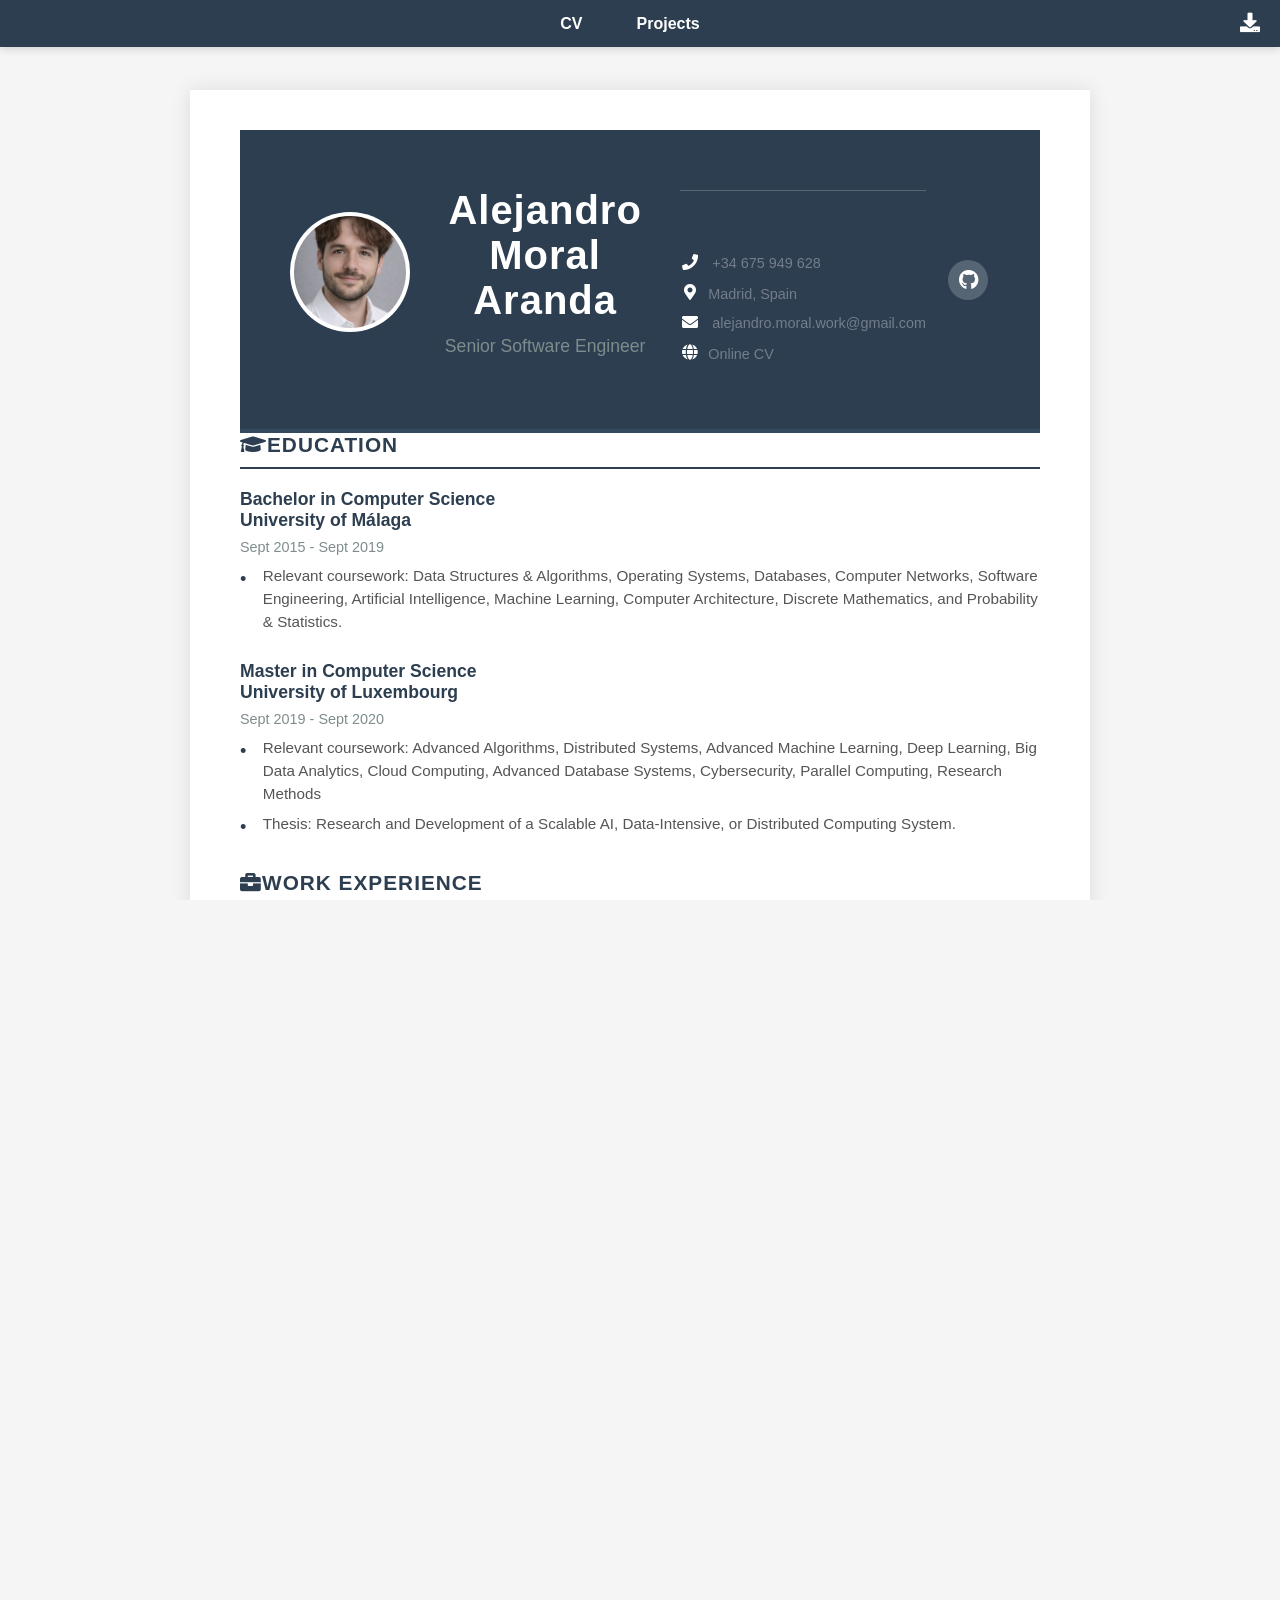
==== developer/index.html @ 770c9c08 "first commit" ====
﻿<!DOCTYPE html>

<html lang="en">
<head>
<meta charset="utf-8"/>
<title>Alejandro Moral Aranda </title>
<!-- ...existing code... -->
<meta content="width=1200, initial-scale=0.4, maximum-scale=1.0, user-scalable=yes" name="viewport"/>
<link crossorigin="anonymous" href="https://use.fontawesome.com/releases/v5.1.0/css/all.css" integrity="sha384-lKuwvrZot6UHsBSfcMvOkWwlCMgc0TaWr+30HWe3a4ltaBwTZhyTEggF5tJv8tbt" rel="stylesheet"/><link href="https://cdnjs.cloudflare.com/ajax/libs/normalize/5.0.0/normalize.min.css" rel="stylesheet"/>
<!-- Feather Icons -->
<link rel="stylesheet" href="https://cdn.jsdelivr.net/npm/feather-icons/dist/feather.min.css">
<!-- Bootstrap Icons -->
<link rel="stylesheet" href="https://cdn.jsdelivr.net/npm/bootstrap-icons@1.11.0/font/bootstrap-icons.css">
<!-- Heroicons SVG -->
<link rel="stylesheet" href="https://cdn.jsdelivr.net/npm/heroicons@2.0.18/outline/index.css">
<link href="../assets/css/general.css" rel="stylesheet"/>
<link href="../assets/css/t.css" rel="stylesheet"/>
<!-- Firebase App (core SDK) -->
<script src="https://www.gstatic.com/firebasejs/9.23.0/firebase-app-compat.js"></script>
<!-- Firebase Firestore -->
<script src="https://www.gstatic.com/firebasejs/9.23.0/firebase-firestore-compat.js"></script>

<script src="https://cdnjs.cloudflare.com/ajax/libs/particlesjs/2.2.3/particles.min.js"></script><link href="https://cdnjs.cloudflare.com/ajax/libs/normalize/5.0.0/normalize.min.css" rel="stylesheet"/>
<script crossorigin="anonymous" src="https://kit.fontawesome.com/a076d05399.js"></script>
<script>
// Auto-load specific version on page load
(function() {
  const targetVersion = 'reporting-analyst';
  
  window.addEventListener('DOMContentLoaded', function() {
    if (window.CVVersionController) {
      if (window.CVVersionController.setVersion) {
        window.CVVersionController.setVersion(targetVersion);
      }
    }
    
    setTimeout(function() {
      if (window.cvController && window.cvController.switchVersion) {
        window.cvController.switchVersion(targetVersion);
      }
    }, 200);
  });
})();
</script>
</head>
<body>
  <!-- Preloader overlay -->
  <div id="preloader-overlay">
    <div class="preloader-spinner"></div>
  </div>
<nav class="navbar">
<ul class="nav-list">
<li class="nav-item" id="nav-cv"><a href="#cv">CV</a></li>
<li class="nav-item" id="nav-projects"><a href="#projects">Projects</a></li>
</ul>
<!-- Download button -->
<a class="download-btn" download="" href="alejandro_moral_aranda_resume.pdf" title="Download">
<i class="fas fa-download"></i>
</a>
</nav>
<div class="vertical-centered-box" id="particles-background"></div>
<div class="vertical-centered-box" id="particles-foreground"></div>
<div class="resume">

<div class="func">

<div class="base">

  <div class="default">
 <div class="profile">

        <div class="photo">
            <!-- Using a placeholder image for demo purposes -->
            <img alt="Alejandro Moral" src="../assets/images/yo.png"/>
        </div>

        <div class="info">
            <h1 class="name">Alejandro Moral</h1>
            <!-- Added a subtitle for context -->
            <p class="job" style="margin-top: 0.5rem; font-size: 1.1rem; color: #7f8c8d;">Finance and Programming</p>
        </div>

        <div class="contact">
            <h3>Contact</h3>
            <div class="call">
                <a href="tel:+34 675949628">
                    <i class="fas fa-phone"></i>
                    <span>+34 675 949 628</span>
                </a>
            </div>
            <div class="address">
                <i class="fas fa-map-marker-alt"></i> <!-- Updated icon class -->
                <span>Madrid, Spain</span>
            </div>
            <div class="email">
                <a href="mailto:alejandro.moral.work@gmail.com">
                    <i class="fas fa-envelope"></i>
                    <span>alejandro.moral.work@gmail.com</span>
                </a>
            </div>
            <div class="website-link">
                <a id="portfolio-link" href="#" target="_blank">
                    <i class="fas fa-globe"></i>
                    <span class="website-text">Portfolio Website</span>
                </a>
            </div>
            <script>
                (function() {
                    // Extract the folder name from the current path
                    const pathParts = window.location.pathname.split('/').filter(p => p && p !== 'index.html');
                    const folderName = pathParts[pathParts.length - 1];
                    
                    // Construct the portfolio URL
                    const portfolioUrl = `https://alejandromwork.github.io/cv/${folderName}/`;
                    
                    // Set the link href
                    document.getElementById('portfolio-link').href = portfolioUrl;
                })();
            </script>
        </div>

        <div class="follow">
          <!-- 1. Font Awesome SVG (js rendered) -->
          <a href="https://www.github.com/alejandromwork" target="_blank" class="github-social" title="Font Awesome">
            <i class="fab fa-github github-social-icon"></i>
          </a>
          
          <!-- 2. Feather Icons -->
          <!-- <a href="https://www.github.com/alejandromwork" target="_blank" class="github-social" title="Feather">
            <svg class="github-social-icon" xmlns="http://www.w3.org/2000/svg" width="24" height="24" viewBox="0 0 24 24" fill="none" stroke="currentColor" stroke-width="2" stroke-linecap="round" stroke-linejoin="round"><path d="M9 19c-5 1.5-5-2.5-7-3m14 6v-3.87a3.375 3.375 0 0 0-.975-2.438A3.375 3.375 0 0 0 16.037 9c1.582 0 3.087.712 4.287 1.875A5.003 5.003 0 0 1 22 14.5V22M9 19c5 1.5 5-2.5 7-3"></path></svg>
          </a> -->
          
          <!-- 3. Bootstrap Icons -->
          <!-- <a href="https://www.github.com/alejandromwork" target="_blank" class="github-social" title="Bootstrap">
            <i class="bi bi-github github-social-icon"></i>
          </a> -->
          
          <!-- 4. Simple Icons SVG -->
          <!-- <a href="https://www.github.com/alejandromwork" target="_blank" class="github-social" title="Simple Icons">
            <svg class="github-social-icon" role="img" viewBox="0 0 24 24" xmlns="http://www.w3.org/2000/svg"><path fill="currentColor" d="M12 0c-6.626 0-12 5.373-12 12 0 5.302 3.438 9.8 8.207 11.387.599.111.793-.261.793-.577v-2.234c-3.338.726-4.033-1.416-4.033-1.416-.546-1.387-1.333-1.756-1.333-1.756-1.089-.745.083-.729.083-.729 1.205.084 1.839 1.237 1.839 1.237 1.07 1.834 2.807 1.304 3.492.997.107-.775.418-1.305.762-1.604-2.665-.305-5.467-1.334-5.467-5.931 0-1.311.469-2.381 1.236-3.221-.124-.303-.535-1.524.117-3.176 0 0 1.008-.322 3.301 1.23.957-.266 1.983-.399 3.003-.404 1.02.005 2.047.138 3.006.404 2.291-1.552 3.297-1.23 3.297-1.23.653 1.653.242 2.874.118 3.176.77.84 1.235 1.911 1.235 3.221 0 4.609-2.807 5.624-5.479 5.921.43.372.823 1.102.823 2.222v 3.293c0 .319.192.694.801.576 4.765-1.589 8.199-6.086 8.199-11.386 0-6.627-5.373-12-12-12z"/></svg>
          </a> -->
        </div>

    </div>
    </div>



<div class="edu">
<h3><i class="fa fa-graduation-cap"></i>Education</h3>
<ul></ul>
</div>
<div class="work">
<h3><i class="fa fa-briefcase"></i>Work Experience</h3>
<ul></ul>
</div>
<div class="default">

  
<h3><i class="fas fa-code"></i>Skills</h3>
<!-- Compact grid of skills: name, tags, years (estimated), small meter and percent -->
<div aria-label="Skills" class="skills-grid"></div>
<!-- <small class="skills-note">Tip: hover a skill to highlight. Years shown are estimates - edit the text attributes to match your exact experience.</small> -->
</div>
<script>
    // Animate compact skill meters from data-percent attributes
    document.addEventListener('DOMContentLoaded', function(){
      document.querySelectorAll('.skills-grid .skill').forEach(function(el, i){
        var p = el.getAttribute('data-percent') || '0';
        var fill = el.querySelector('.skill-fill');
        var pct = Math.max(0, Math.min(100, parseInt(p,10)||0));
        setTimeout(function(){ fill.style.width = pct + '%'; }, 100 + (i*80));
        var percentLabel = el.querySelector('.skill-percent');
        if(percentLabel) percentLabel.textContent = pct + '%';
        var yrs = el.getAttribute('data-years');
        if(yrs){
          var yspan = el.querySelector('.skill-years');
          if(yspan) yspan.textContent = yrs + ' yrs';
        }
      });
    });
    </script>
<script>
    // Calculate durations for all <small> date ranges and append a computed duration.
    (function(){
      function parseToken(tok){
        if(!tok) return null;
        tok = tok.replace(/\u00A0/g,' ').trim(); // normalize nbsp
        // treat "present" and "current" as now
        if(/(?:present|current)/i.test(tok)) return new Date();
        // Year only
        var yOnly = tok.match(/^(\d{4})$/);
        if(yOnly) return new Date(parseInt(yOnly[1],10),0,1);
        // Normalize dots and commas
        tok = tok.replace(/\./g,'').replace(/,/g,'').trim();
        var parts = tok.split(/\s+/);
        var months = {
          january:0, jan:0, february:1, feb:1, march:2, mar:2, april:3, apr:3, may:4,
          june:5, jun:5, july:6, jul:6, august:7, aug:7, september:8, sept:8, sep:8,
          october:9, oct:9, november:10, nov:10, december:11, dec:11
        };
        // if starts with month name (full or short)
        var m = parts[0].toLowerCase();
        if(months.hasOwnProperty(m) && parts.length>=2){
          var year = parseInt(parts[1],10);
          if(!isNaN(year)) return new Date(year, months[m], 1);
        }
        // try parse with Date (fallback)
        var d = Date.parse(tok);
        if(!isNaN(d)) return new Date(d);
        return null;
      }

      function formatDuration(start,end){
        if(!start || !end) return null;
        // normalize to start of month
        var s = new Date(start.getFullYear(), start.getMonth(), 1);
        var e = new Date(end.getFullYear(), end.getMonth(), 1);
        var months = (e.getFullYear()-s.getFullYear())*12 + (e.getMonth()-s.getMonth());
        if(months < 0) months = 0;
        var years = Math.floor(months/12);
        var rem = months % 12;
        if(years > 0 && rem === 0) return years + (years===1? ' Year':' Years');
        if(years > 0) return years + (years===1? ' Year ':' Years ') + rem + (rem===1? ' Month':' Months');
        return rem + (rem===1? ' Month':' Months');
      }

      document.addEventListener('DOMContentLoaded', function(){
        document.querySelectorAll('small').forEach(function(el){
          var raw = el.textContent.trim();
          if(!raw) return;
          // ignore smalls that don't look like ranges
          if(!/\d{4}|present/i.test(raw) || raw.indexOf('-')===-1) return;
          // remove existing parenthetical duration
          var cleaned = raw.replace(/\(([^)]*)\)\s*$/,'').trim();
          var parts = cleaned.split('-');
          if(parts.length < 1) return;
          var startTok = parts[0].trim();
          var endTok = (parts[1]||'').trim() || 'Present';
          var startDate = parseToken(startTok);
          var endDate = parseToken(endTok);
          var dur = formatDuration(startDate,endDate);
          if(dur){
            el.textContent = cleaned + ' (' + dur + ')';
          }
        });
      });
    })();
    </script>
    <div class="default">
      <h3><i class="fas fa-star"></i>Interests</h3>
      <div class="interests-items">
        <div class="interest"><i class="fas fa-chess"></i><span>Chess</span></div>
        <div class="interest"><i class="fas fa-calculator"></i><span>Maths</span></div>
        <div class="interest"><i class="fas fa-film"></i><span>Anime</span></div>
        <div class="interest"><i class="fas fa-code"></i><span>Coding</span></div>
        <div class="interest"><i class="fas fa-futbol"></i><span>Football</span></div>
    </div>
    </div>


    <div class="default">
        <h3><i class="fas fa-star"></i>Languages</h3>
      <div class="interests-items">
        <div class="language"><img src="../assets/images/spain.png" alt="Spanish Flag" class="flag"><span>Spanish (Native)</span></div>
        <div class="language"><img src="../assets/images/uk.png" alt="English Flag" class="flag"><span>English (Fluent)</span></div>
        <div class="language"><img src="../assets/images/france.png" alt="French Flag" class="flag"><span>French (Medium)</span></div>
        <div class="language"><img src="../assets/images/japan.png" alt="Japanese Flag" class="flag"><span>Japanese (Basic)</span></div>
        <div class="language"><img src="../assets/images/china.png" alt="Chinese Flag" class="flag"><span>Chinese (Basic)</span></div>
    </div>

</div>
<!-- partial -->
<!-- html2pdf library for PDF generation -->
<script src="https://cdnjs.cloudflare.com/ajax/libs/html2pdf.js/0.10.1/html2pdf.bundle.min.js"></script>
<!-- pdf-lib for merging PDFs -->
<script src="https://cdn.jsdelivr.net/npm/pdf-lib@1.17.1/dist/pdf-lib.min.js"></script>
<!-- CV Version Controller - Load First -->
<script src="../assets/js/cv-version-controller.js"></script>
<!-- Custom PDF generator -->
<script src="../assets/js/pdf-generator.js"></script>
<script src="https://cdnjs.cloudflare.com/ajax/libs/jquery/2.2.4/jquery.min.js"></script><script src="../assets/js/script.js"></script>
<script src="https://cdnjs.cloudflare.com/ajax/libs/jquery/3.6.0/jquery.min.js"></script><script src="../assets/js/bd.js"></script>
<script src="https://cdnjs.cloudflare.com/ajax/libs/jquery/2.2.4/jquery.min.js"></script><script src="../assets/js/utils.js"></script>



  </div>

</div><div class="projects" id="projects-content">

      
<h2 class="projects-title" data-value="PROJECTS">PROJECTS</h2>
<!-- Project Grid -->
<ul class="project-list"></ul>
</div>


</html>
---- assets/css/general.css ----
:root {
  --black: #000000;
  --white: #ffffff;
  --dark-green: #222831;
  --medium-green: #393E46;
  --light-green: #747D8C;
  --bright-green: #95B9C7;
  --darker-black: #111111;
  --lighter-black: #333333;
  --darker-green: #1A1C20;
  --lighter-green: #464B53;
  --brighter-green: #464B53; /* Matches --lighter-green, can consider using one or better naming */
  --pure-white: #ffffff;
  --off-white-1: #f8f8f8;
  --off-white-2: #f2f2f2;
  --off-white-3: #e6e6e6;
  --off-white-4: #d9d9d9;
  --off-white-5: #cccccc;
  --bg: #f8f9fa;
  --panel: #ffffff;
  --text: #464B53;
  --muted: #464B53;
  --accent: #464B53;
  --border: #eef1f3;
  --radius: 6px;
  --shadow: 0 6px 16px rgba(8,12,18,0.04);
}

/* Remove duplicate outline set above, keep once */
*,
*:before,
*:after {
  margin: 0;
  padding: 0;
  box-sizing: border-box;
  outline: none;
  transition: all .3s;
}

/* Font Import */
@import url("https://fonts.googleapis.com/css?family=Montserrat");

/* Preloader overlay */
#preloader-overlay {
  position: fixed;
  top: 0; left: 0;
  width: 100vw; height: 100vh;
  background: #000;
  z-index: 9999;
  display: flex;
  align-items: center; justify-content: center;
  transition: opacity 0.3s;
}
#preloader-overlay.hidden {
  opacity: 0;
  pointer-events: none;
}
.preloader-spinner {
  border: 8px solid #f3f3f3;
  border-top: 8px solid var(--bright-green);
  border-radius: 50%;
  width: 70px; height: 70px;
  animation: spin 1s linear infinite;
}
@keyframes spin { 100% { transform: rotate(360deg); } }

/* Body & html styles, only set once and avoid duplicate background/overflow styles */
html, body {
  font-family: "Montserrat", sans-serif;
  font-size: 16px;
  height: 100%;
  min-width: 320px;
  background: #f5f5f5;
  color: #333;
  transition: 0.5s;
  overflow-x: auto;
  cursor: default;
}

/* Follow/Social section */
.follow{
  display: flex;
  flex-direction: row;
  gap: 10px;
  width: auto;
  justify-content: center;
  margin-top: 15px;
}

/* Old follow positioning - removed */


/* Container */
.resume{
  max-width: 900px;
  width: calc(100% - 40px);
  margin: 30px auto;
  display: block;
  background: #ffffff;
  color: #333;
  position: relative;
  box-sizing: border-box;
  border-radius: 0;
  box-shadow: 0 0 20px rgba(0,0,0,0.1);
  padding: 0;
  overflow: hidden;
}

/* Resume sections */
.resume .base,
.resume .func {
  box-sizing: border-box;
  width: 100%;
  min-width: 0;
  padding: 0;
  display: block;
  clear: both;
}

/* Base section - header area */
.resume .base {
  width: 100%;
  padding: 0;
  margin: 0;
}

/* Function section: Consistent spacing with visual breathing room */
.resume .func {
  padding: 40px 50px;
  width: 100%;
  display: block;
}

/* Professional CV Header Section */
.resume .base .default:first-child {
  background: #2c3e50;
  color: white;
  padding: 40px 50px 30px;
  margin: 0;
  border-bottom: 4px solid #34495e;
  width: 100%;
  box-sizing: border-box;
  display: block;
}

/* Colors for headings and text in base */
.resume .base h3,
.resume .base p,
.resume .base .about p,
.resume .base .contact div,
.resume .base .contact div a,
.resume .base .contact div span,
.resume .base .follow
{
  color: var(--light-green);
  
}












.resume .base .about p
{
  color: var(--black);
}

/* Profile (photo, info) */
.resume .base .profile {
  display: flex;
  background: transparent;
  padding: 0;
  margin: 0 0 25px 0;
  position: relative;
  z-index: 2;
  gap: 20px;
  align-items: center;
  flex-wrap: wrap;
  justify-content: center;
  text-align: center;
}
.resume .base .profile::after {
  /* disabled the decorative skewed strip that created a diagonal black line */
  content: "";
  position: absolute;
  background: transparent;
  width: 100%;
  height: 0;
  bottom: 0;
  left: 0;
  transform: none;
  z-index: -1;
  pointer-events: none;
}
























.resume .base .profile .info .name{
  margin-top: 0;
  margin-bottom: 5px;
  font-size: 2.5em;
  font-weight: 700;
  letter-spacing: 1px;
  color: white;
}
.resume .base .profile .info .job{
  margin-top: 5px;
  margin-bottom: 0;
  font-size: 1.3em;
  text-transform: none;
  color: #ecf0f1;
  font-weight: 400;
}

.resume .base .contact div a:hover { color: #3498db; }
.resume .base .contact div:hover i { color: #3498db; }
.resume .base .contact div i {
  color: white;
  width: 20px;
  height: 20px;
  font-size: 16px;
  text-align: center;
  transition-duration: 0.3s;
}
.resume .base .follow .box a:hover i {
  background: #3498db;
  transform: scale(1.1);
}
.resume .base .follow .box i {
  display: inline-flex;
  align-items: center;
  justify-content: center;
  font-size: 30px;
  background: rgba(255,255,255,0.2);
  width: 50px; height: 50px;
  border-radius: 50%;
  line-height: 50px;
  color: white;
  transition-duration: 0.3s;
}

/* GitHub Social Icon - Multiple Icon Libraries Test */
.github-social {
  display: inline-block;
  text-decoration: none;
  padding: 0;
  margin: 2px;
}
.github-social-icon {
  width: 40px;
  height: 40px;
  padding: 8px;
  background-color: rgba(255,255,255,0.2);
  border-radius: 50%;
  display: flex;
  align-items: center;
  justify-content: center;
  color: white;
  transition: all 0.3s;
  font-size: 20px;
  line-height: 1;
}
.github-social:hover .github-social-icon {
  background-color: #3498db;
  transform: scale(1.1);
}

/* Headings */
.resume h3 { 
  color: #2c3e50; 
  font-weight: 700; 
  font-size: 1.3em;
  margin-bottom: 20px;
  margin-top: 0;
  padding-bottom: 10px;
  border-bottom: 2px solid #2c3e50;
  text-transform: uppercase;
  letter-spacing: 1px;
}

.resume .base .default h3 {
  color: white;
  border-bottom: 2px solid rgba(255,255,255,0.3);
}

.resume .func .default {
  margin-bottom: 35px;
}

.resume .func .default h3 {
  color: #2c3e50;
  border-bottom: 2px solid #2c3e50;
}

.resume .func .edu {
  padding-top: 10px;
}

.resume .func h3 {
  color: #2c3e50;
}

/* Education, coursework, program list bullets */
.education-list, .resume .func .skills-prog ul { list-style-type: none; padding-left: 0;}
.coursework, .program {
  position: relative;
  padding-left: 1.5em;
  list-style: none;
  margin: 0.5em 0;
  background-color: transparent;
  color: #555;
  font-size: 0.95em;
}

.resume .func .work,
.resume .func .edu {
  background-color: transparent;
}

.resume .func .work ul li,
.resume .func .edu ul li {
  background-color: transparent;
}
.coursework:before, .program:before {
  content: '•';
  position: absolute;
  left: 0;
  color: #2c3e50;
  font-size: 1.2em;
}

/* Highlight */
.highlight {
  color: #2c3e50;
  background: #ecf0f1;
  padding: 2px 6px;
  border-radius: 0;
  display: inline;
  font-weight: 600;
}
h6 {
  font-weight: 500;
  font-size: 0.85rem;
  line-height: 1.5;
  margin: 0.5em 0;
  color: #555;
}

/* Work/Education timeline */

.resume .func .work,
.resume .func .work a,
.resume .func .edu,
.resume .func .edu a,
.resume .func .default,
.resume .func .edu {
  border-radius: 0;
  display: block;
  width: 100%;
  padding: 0;
  margin: 0 0 35px 0;
  background-color: transparent;
  clear: both;
}



.resume .func .work ul li,
.resume .func .edu ul li {
  position: relative;
  margin-left: 0;
  padding-left: 0;
  padding-bottom: 20px;
  list-style: none;
}

.resume .func .work ul li:last-child,
.resume .func .edu ul li:last-child {
  padding-bottom: 0;
}

.resume .func .work ul li::before, 
.resume .func .edu ul li::before,
.resume .func .work ul li::after, 
.resume .func .edu ul li::after {
  display: none;
}

.resume .func .work ul li span, 
.resume .func .edu ul li span {
  transition-duration: 0.3s;
  font-weight: 600;
  color: #2c3e50;
  display: block;
  margin-bottom: 8px;
  font-size: 1.1em;
}

.resume .func .work ul li h4,
.resume .func .edu ul li h4 {
  font-size: 1.15em;
  font-weight: 600;
  color: #2c3e50;
  margin: 0 0 5px 0;
}

.resume .func .work ul li small,
.resume .func .edu ul li small {
  color: #7f8c8d;
  font-size: 0.9em;
  display: block;
  margin-bottom: 10px;
}

/* Skills grid */
.resume .func .skills-grid {
  display: grid;
  grid-template-columns: repeat(auto-fit, minmax(200px, 1fr));
  gap: 12px;
  align-items: start;
  padding: 0;
  width: 100%;
  box-sizing: border-box;
}
.resume .func .skills-grid .skill {
  display: flex;
  align-items: center;
  gap: 10px;
  background: #f8f9fa;
  padding: 10px 12px;
  border-radius: 0;
  border-left: 3px solid #2c3e50;
  min-width: 0;
  flex-wrap: wrap;
  transition: all .2s;
}
.resume .func .skills-grid .skill:hover {
  background: #ecf0f1;
  border-left-color: #3498db;
}
.skill .skill-info { flex: 1 1 auto; min-width: 0; }
.skill-name { font-weight: 600; font-size: 0.95rem; color: #2c3e50; }
.skill-meta { font-size: 0.75rem; color: #7f8c8d; display: flex; gap: 8px; margin-top: 4px; flex-wrap: wrap; }
.skill-tags { color: #7f8c8d; }
.skill-years { color: #7f8c8d; opacity: 0.9; }
.skill-meter { width: 100px; max-width: 30%; min-width: 70px; height: 8px; background: #e0e0e0; border-radius: 0; overflow: hidden;}
.skill-fill { height: 100%; background: #2c3e50; width: 0%; border-radius: 0; transition: width 800ms cubic-bezier(.2,.8,.2,1); }
.skill-percent { font-weight: 600; font-size: 0.85rem; color: #2c3e50; margin-left: 8px; flex: 0 0 40px; text-align: right;}
.skills-note { margin-top:8px; color:var(--lighter-black); font-size:0.85rem; }

@media (max-width: 720px) {
  .resume { width: calc(100% - 20px);}
  .resume .func .skills-grid { grid-template-columns: 1fr; }
  .skill-meter { width: 90px; }
  .contact { flex-direction: column; gap: 10px; width: 100%; }
  
  /* Remove old follow responsive styling */
}

/* Soft skills section */
.resume .func .skills-soft { clear: both; background: var(--white); padding: 15px; margin: 15px 0 0; }
.resume .func .skills-soft ul { display: flex; justify-content: space-between; text-align: center; }
.resume .func .skills-soft ul li { position: relative; }
.resume .func .skills-soft ul li:hover svg .cbar { stroke: var(--brighter-green); stroke-width: 4px; }
.resume .func .skills-soft ul li:hover span, .resume .func .skills-soft ul li:hover small { transform: scale(1.2);}
.resume .func .skills-soft ul li svg { width: 95%; fill: transparent; transform: rotate(-90deg); }
.resume .func .skills-soft ul li svg circle { stroke-width: 1px; stroke: var(--black);}
.resume .func .skills-soft ul li svg .cbar { stroke-width: 3px; stroke: var(--light-green); stroke-linecap: round;}
.resume .func .skills-soft ul li span, .resume .func .skills-soft ul li small {
  position: absolute; display: block; width: 100%; top: 52%; transition-duration: 0.3s;
}
.resume .func .skills-soft ul li span { top: 40%; }





.resume .func .interests-items, .resume .func .language-items {
  width: 100%; text-align: center; display: flex;
  padding-bottom: 0; box-sizing: border-box;
  gap: 15px;
  flex-wrap: wrap;
  justify-content: flex-start;
}







.resume .func .interests-items div, .resume .func .language-items div {
  display: flex; flex-direction: row; justify-content: flex-start; align-items: center;
  background: #f8f9fa;
  padding: 10px 15px;
  border-radius: 0;
  border-left: 3px solid #2c3e50;
  flex: 0 0 auto;
  gap: 10px;
}
.resume .func .interests-items div:hover, .resume .func .language-items div:hover {
  background: #ecf0f1;
  border-left-color: #3498db;
}
.resume .func .interests-items div i, .resume .func .language-items div i {
  font-size: 24px; width: auto; height: auto; line-height: 1; color: #2c3e50; transition-duration: 0.3s;
}
.resume .func .interests-items div span, .resume .func .language-items div span { 
  display: block;
  color: #2c3e50;
  font-size: 0.9em;
}
.resume .func .interests-items div img { 
  width: 24px;
  height: auto;
}

/* Projects section */
.projects { 
  
  margin:25px;
  display: none;}
.project-list {
  display: grid;
   list-style: none;
  grid-template-columns: repeat(auto-fit, minmax(280px, 1fr));
  gap: 18px; padding: 0; margin: 0;
}
.project-item {
  display: flex; flex-direction: column; background: var(--white);
  border-radius: 8px; overflow: hidden; box-shadow: 0 6px 16px rgba(0,0,0,0.06); height: 100%;
}
.project-img {
  position: relative; width: 100%; aspect-ratio: 16 / 9; overflow: hidden;
}
.project-img img {
  width: 100%; height: 100%; object-fit: cover; object-position: 0% 50%;
  transition: transform 0.3s ease; z-index: 20; display: block;
}
.project-eye-link:hover .project-img img { transform: scale(1.05);}
.project-img::before {
  content: ''; position: absolute; top: 0; left: 0; width: 100%; height: 100%;
  background: transparent; z-index: 1; transition: var(--transition1);
}
.project-eye-link:hover .project-img::before { background: hsla(0,0%,0%,0.5);}
.project-item .project-info {
  padding: 12px 14px; display: flex; flex-direction: column; gap: 8px; flex: 1 1 auto;
}
.project-info .project-description { flex: 1 1 auto; margin-bottom: 0; color: var(--black);}
.project-link { margin-top: 8px; color: var(--dark-green); font-weight: 600;}
.project-category { margin-top: 6px; color: var(--light-green); font-size: 0.85rem;}
@media (max-width: 720px) { .project-list { grid-template-columns: 1fr;  list-style: none;}}

/* Navbar styles */
.navbar {
  position: fixed;
  top: 0;
  left: 0;
  right: 0;
  width: 100%;
  background-color: #2c3e50;
  padding: 12px 20px;
  box-shadow: 0 2px 8px rgba(0,0,0,0.15);
  z-index: 1000;
  display: flex;
  justify-content: space-between;
  align-items: center;
}
/* keep page content below the fixed navbar */
body { padding-top: 60px; }
/* replace absolute centering with normal flex centering */
.nav-list {
  position: static;
  left: auto;
  transform: none;
   list-style: none;
  background-color: transparent;
  display: flex;
  margin: 0 auto;
   list-style: none;
}
.nav-item { margin: 0 15px; }
.nav-item a {
  color: #fff; text-decoration: none; font-size: 16px; font-weight: 600;
  padding: 8px 12px; border-radius: 4px; transition: background-color 0.3s, color 0.3s;
}
.nav-item a:hover, .nav-item a:focus { background-color: #575757; color: #fff; }
.nav-item.active a { background-color: #007BFF; color: #fff;}
.download-btn {
  color: #fff; font-size: 20px; text-decoration: none; transition: transform 0.3s;
}
.download-btn:hover { animation: jump 0.5s;}
@keyframes jump { 50% { transform: translateY(-10px);}}

/* PDF export */
.pdf-export-container {
  background: #ffffff;
  color: #000000;
  width: 210mm;
  box-sizing: border-box;
  padding: 12mm;
}
.pdf-export-container .pdf-page {
  page-break-after: always;
  width: 100%;
  box-sizing: border-box;
}
.pdf-export-container img { max-width: 100%; height: auto; }
body.pdf-export #particles-background,
body.pdf-export #particles-foreground { display: none ; }

/* Contact + Email styles */
.website-link, .Email {
  display: block; margin-bottom: 8px; font-size: 0.9em; word-break: break-all;
}
.website-link a, .Email a {
  display: flex; align-items: center; color: white; text-decoration: none;
  font-size: inherit; word-break: break-all;
}
.website-link i, .Email i { margin-right: 8px; }
.Email { font-size: 0.85em; }
.Email span { overflow-wrap: anywhere; word-break: break-all; }
.contact { 
  min-width: 200px; 
  padding: 20px 0 0 0; 
  border-left: none;
  border-top: 1px solid rgba(255,255,255,0.2);
  margin-top: 20px;
}
.contact h3, .follow h3 {
  color: white; 
  font-size: 1em; 
  text-transform: uppercase;
  letter-spacing: 1px; 
  margin-top: 0; 
  margin-bottom: 15px;
  border-bottom: 1px solid rgba(255,255,255,0.2);
  padding-bottom: 8px;
}
.contact div { margin-bottom: 10px; display: flex; align-items: center; font-size: 0.9rem; }
.contact a, .contact span { text-decoration: none; color: white; transition: color 0.2s; }
.contact a:hover { color: #3498db;}
.contact i { width: 25px; color: white; margin-right: 8px;}
@media (max-width:700px) {
  .contact { flex-direction: column; gap: 10px; width: 100%; padding: 20px 0 0 0; border-left: none; border-top: 1px solid rgba(255,255,255,0.2);}
  .contact div { justify-content: center; }
}

/* Hide particle layers for PDF and CV look */
#particles-background, #particles-foreground {
  display: none;
}

.resume .base .profile .info {
  flex: 1;
  display: flex;
  flex-direction: column;
  align-items: center;
}

.resume .base .profile .photo {
  --photo-size: 120px;
  width: var(--photo-size);
  height: var(--photo-size);
  overflow: hidden;
  display: flex;
  justify-content: center;
  align-items: center;
  border-radius: 50%;
  border: 4px solid rgba(255,255,255,0.3);
  background: white;
}

.resume .base .profile .photo img {
  width: 100%;
  height: 100%;
  object-fit: cover;
  object-position: center center;
  display: block;
}


@media (max-width: 700px) {
  .resume .base .profile {
    flex-direction: column;
    align-items: center;
    text-align: center;
  }

  .resume .base .profile .photo {
    --photo-size: 100px;
  }
}






/* Responsive: make resume fluid on small screens without scaling */
@media (max-width:900px) {
  .resume {
    width: calc(100% - 20px);
    margin: 20px auto;
    overflow: visible;
  }
  .resume .base .default:first-child {
    padding: 30px 25px 25px;
  }
  .resume .func {
    padding: 30px 25px;
  }
}

@media (max-width:420px) {
  /* smaller photo on very small screens */
  .resume .base .profile .photo { --photo-size: 88px; }
}
@media (max-width:320px) {
  .resume .base .profile .photo { --photo-size: 72px; }
}
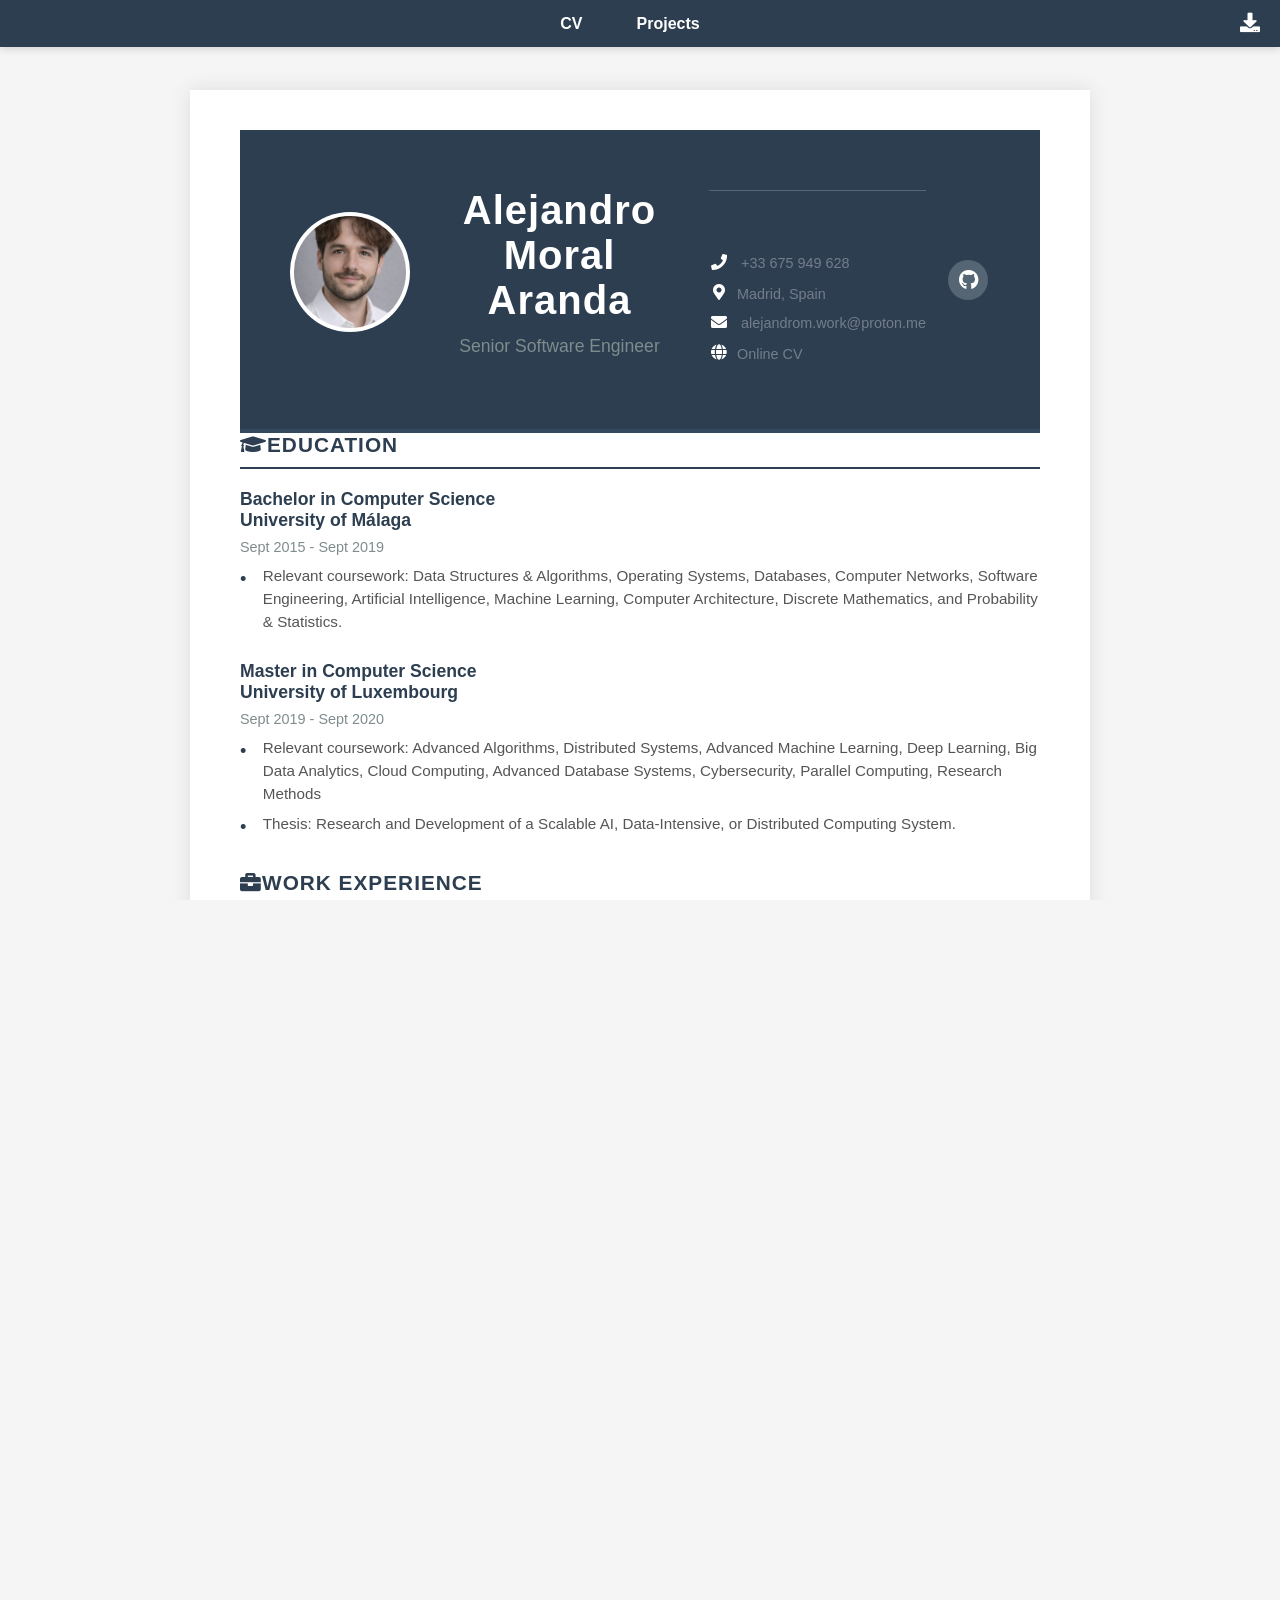
==== commit 6ae6e10a: "first commit" ====
--- a/developer/index.html
+++ b/developer/index.html
@@ -83,9 +83,9 @@
         <div class="contact">
             <h3>Contact</h3>
             <div class="call">
-                <a href="tel:+34 675949628">
+                <a href="tel:+33 07 43 32 65 25">
                     <i class="fas fa-phone"></i>
-                    <span>+34 675 949 628</span>
+                    <span>+33 675 949 628</span>
                 </a>
             </div>
             <div class="address">
@@ -93,9 +93,9 @@
                 <span>Madrid, Spain</span>
             </div>
             <div class="email">
-                <a href="mailto:alejandro.moral.work@gmail.com">
+                <a href="mailto:alejandrom.work@proton.me">
                     <i class="fas fa-envelope"></i>
-                    <span>alejandro.moral.work@gmail.com</span>
+                    <span>alejandrom.work@proton.me</span>
                 </a>
             </div>
             <div class="website-link">
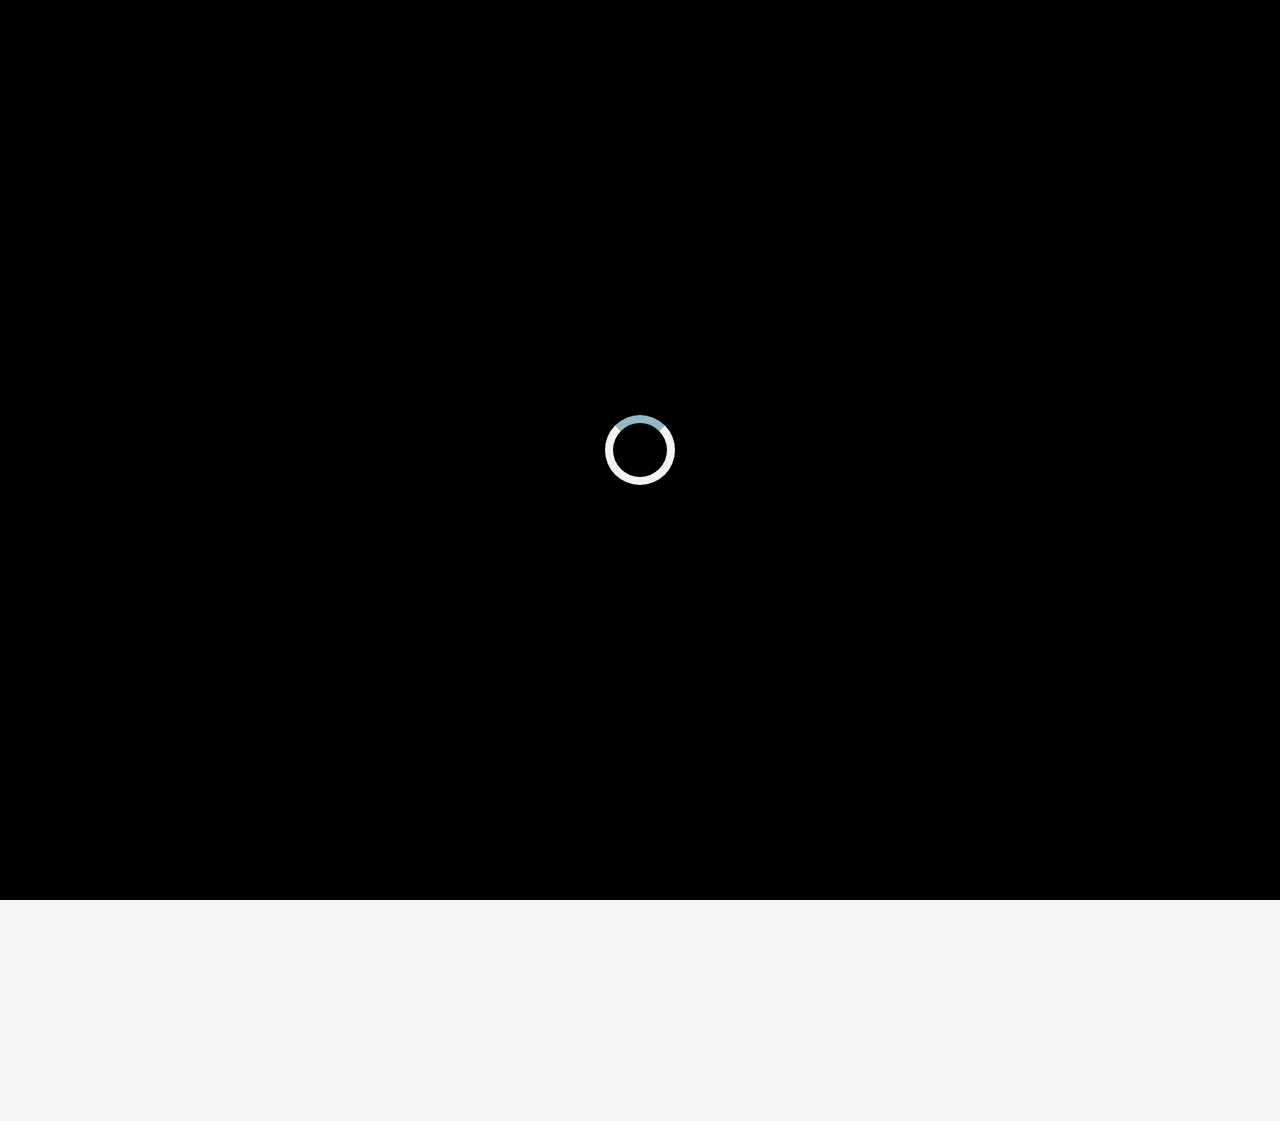
==== commit 1f79f7ca: "first commit" ====
--- a/developer/index.html
+++ b/developer/index.html
@@ -15,10 +15,6 @@
 <link rel="stylesheet" href="https://cdn.jsdelivr.net/npm/heroicons@2.0.18/outline/index.css">
 <link href="../assets/css/general.css" rel="stylesheet"/>
 <link href="../assets/css/t.css" rel="stylesheet"/>
-<!-- Firebase App (core SDK) -->
-<script src="https://www.gstatic.com/firebasejs/9.23.0/firebase-app-compat.js"></script>
-<!-- Firebase Firestore -->
-<script src="https://www.gstatic.com/firebasejs/9.23.0/firebase-firestore-compat.js"></script>
 
 <script src="https://cdnjs.cloudflare.com/ajax/libs/particlesjs/2.2.3/particles.min.js"></script><link href="https://cdnjs.cloudflare.com/ajax/libs/normalize/5.0.0/normalize.min.css" rel="stylesheet"/>
 <script crossorigin="anonymous" src="https://kit.fontawesome.com/a076d05399.js"></script>
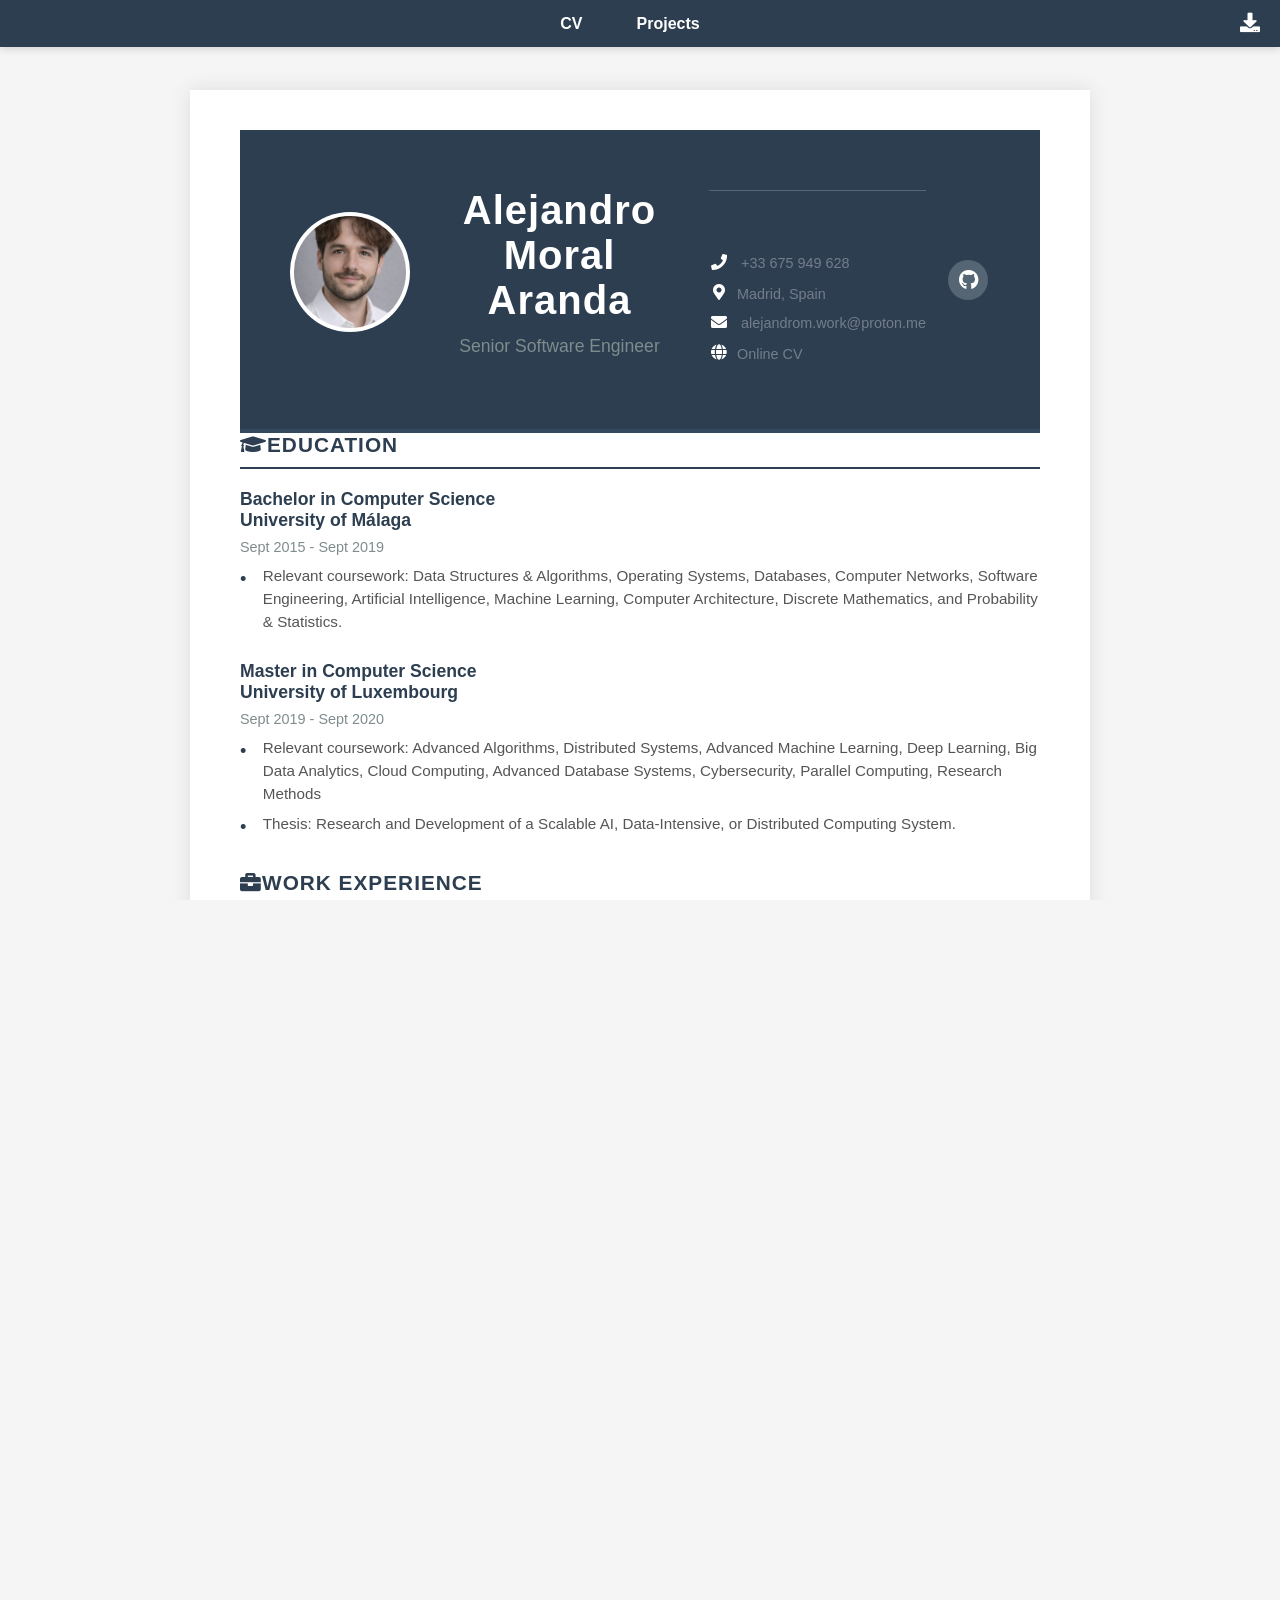
==== commit 6ef87481: "first commit" ====
--- a/developer/index.html
+++ b/developer/index.html
@@ -41,9 +41,15 @@
 </head>
 <body>
   <!-- Preloader overlay -->
-  <div id="preloader-overlay">
+  <div id="preloader-overlay" class="hidden">
     <div class="preloader-spinner"></div>
   </div>
+  <script>
+    // Show preloader only if not in iframe
+    if (window.self === window.top) {
+      document.getElementById('preloader-overlay').classList.remove('hidden');
+    }
+  </script>
 <nav class="navbar">
 <ul class="nav-list">
 <li class="nav-item" id="nav-cv"><a href="#cv">CV</a></li>
